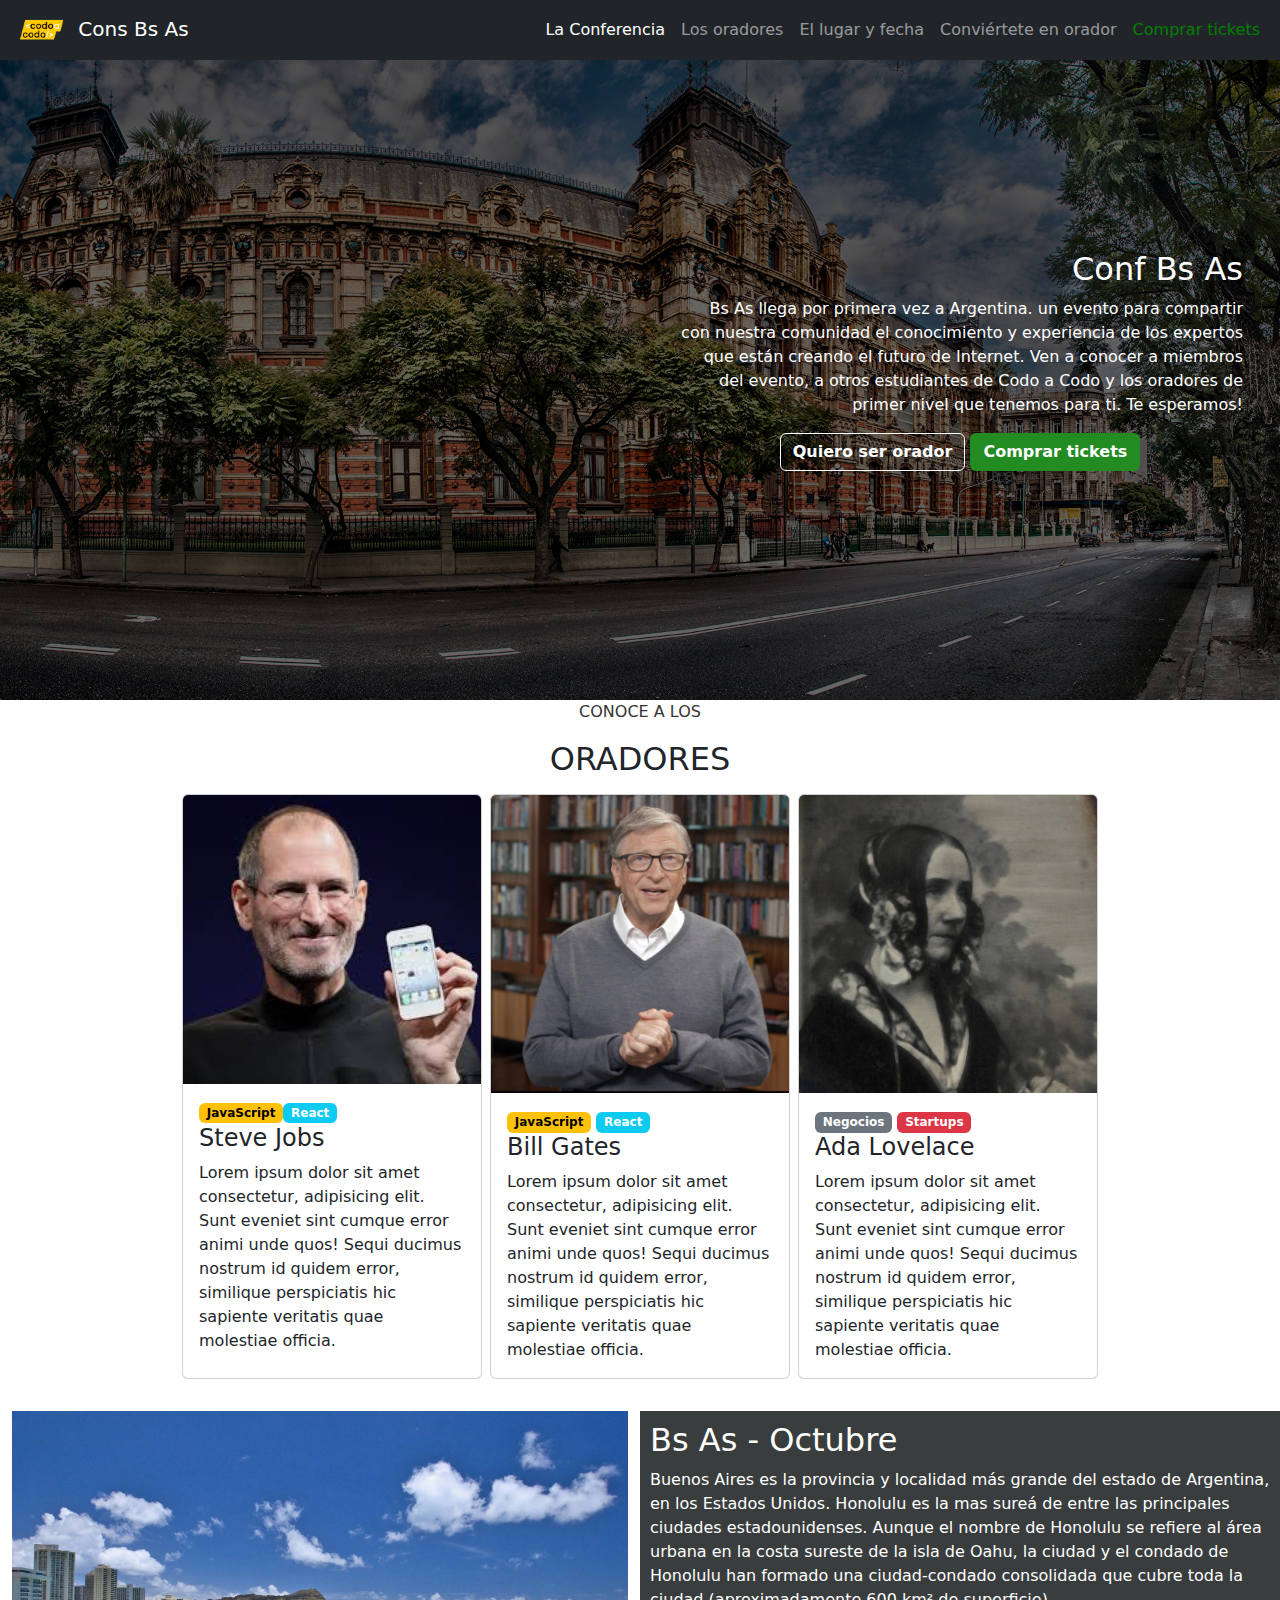
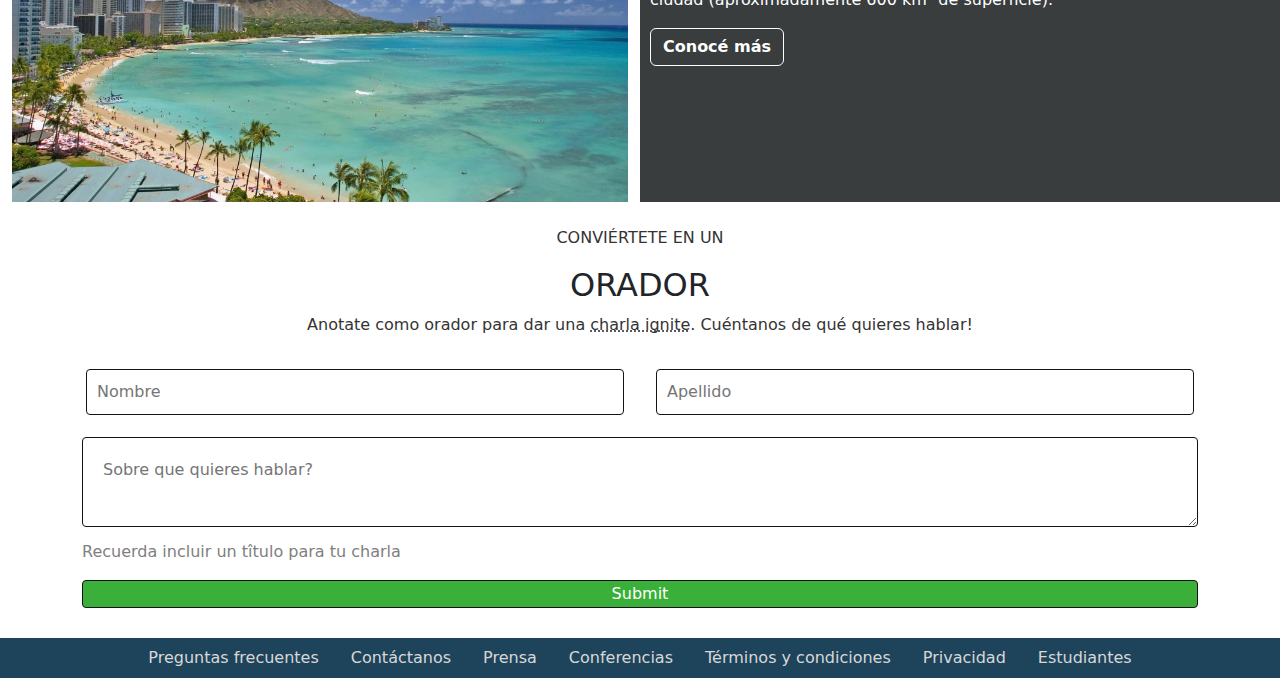
==== index.html @ 74f724af "Fin?" ====
<!DOCTYPE html>
<html lang="en">
<head>
    <meta charset="UTF-8">
    <meta http-equiv="X-UA-Compatible" content="IE=edge">
    <meta name="viewport" content="width=device-width, initial-scale=1.0">
    <title>Proyecto</title>
       <!-- Latest compiled and minified CSS --> 
    <link href="https://cdn.jsdelivr.net/npm/bootstrap@5.2.0/dist/css/bootstrap.min.css" rel="stylesheet">
    <link rel="stylesheet" href="css/estilo.css">

</head>
<body>
  <header>
    <nav class="navbar navbar-expand-sm bg-dark navbar-dark" id="menu">
        <div class="container-fluid">
            <a class="navbar-brand" href="#">
                <img src="img/codoacodo.png" alt="Logo" style="width:60px;" class="rounded-pill">
                <span class="navbar-text-otro">Cons Bs As</span>
            </a>
            <button class="navbar-toggler" type="button" data-bs-toggle="collapse" data-bs-target="#mynavbar">
                <span class="navbar-toggler-icon"></span>
            </button>
                <div class="collapse navbar-collapse" id="mynavbar">
                    <ul class="navbar-nav ms-auto">
                        <li class="nav-item"> <a class="nav-link active" href="#">La Conferencia</a></li>
                        <li class="nav-item"> <a class="nav-link" href="#">Los oradores</a></li>
                        <li class="nav-item"> <a class="nav-link" href="#">El lugar y fecha</a></li>
                        <li class="nav-item"> <a class="nav-link" href="#">Conviértete en orador</a></li>
                        <li class="nav-item"> <a class="nav-link color" href="#">Comprar tickets</a></li>
                    </ul>
                </div>
        </div>
    </nav>

        <div class="container-fluid">
          <div class="row">
            <div class="col-12 col-md-6 ms-auto">
              <section class="texto-header">
                  <h1>Conf Bs As</h1>
                  <p>Bs As llega por primera vez a Argentina. un evento para compartir con nuestra comunidad el conocimiento y experiencia de los expertos que están creando el futuro de Internet. Ven a conocer a miembros del evento, a otros estudiantes de Codo a Codo y los oradores de primer nivel que tenemos para ti. Te esperamos!</p>
                  <div class="col-sm-12 col-s-6">
                    <button type="button" class="boton p btn ">Quiero ser orador</button>
                    <button type="button" class="boton q btn">Comprar tickets</button>
                  </div>
              </section>
            </div>
          </div>
        </div>
</header>

<main>
    <section class="contenido-carta"></section>
    <div class="parte-s">
        <p style="color:rgb(53, 51, 51)">CONOCE A LOS</p>
        <h2>ORADORES</h2>
    </div>

  
      <div class="container">
            <div class="card my-2" style="width:300px">
              <img class="card-img-top" src="img/steve.jpg" alt="Steve Foto" style="width:100%">
              <div class="card-body">
                  <span class="badge bg-warning otro-c">JavaScript</span><span class="badge bg-info">React</span>
                <h4 class="card-title">Steve Jobs</h4>
                <p class="card-text">Lorem ipsum dolor sit amet consectetur, adipisicing elit. Sunt eveniet sint cumque error animi unde quos! Sequi ducimus nostrum id quidem error, similique perspiciatis hic sapiente veritatis quae molestiae officia.</p>
              </div>
            </div>
        
        
            <div class="card m-2" style="width:300px">
              <img class="card-img-top" src="img/bill.jpg" alt="Bill Gates Foto" style="width:100%">
              <div class="card-body">
                  <span class="badge bg-warning otro-c">JavaScript</span>  <span class="badge bg-info">React</span>
                <h4 class="card-title">Bill Gates</h4>
                <p class="card-text">Lorem ipsum dolor sit amet consectetur, adipisicing elit. Sunt eveniet sint cumque error animi unde quos! Sequi ducimus nostrum id quidem error, similique perspiciatis hic sapiente veritatis quae molestiae officia.</p>
              </div>
            </div>
        
        <div class="card my-2" style="width:300px">
          <img class="card-img-top" src="img/ada.jpeg" alt="Ada Lovelace Foto" style="width:100%">
          <div class="card-body">
              <span class="badge bg-secondary">Negocios</span> <span class="badge bg-danger">Startups</span>
            <h4 class="card-title">Ada Lovelace</h4>
            <p class="card-text">Lorem ipsum dolor sit amet consectetur, adipisicing elit. Sunt eveniet sint cumque error animi unde quos! Sequi ducimus nostrum id quidem error, similique perspiciatis hic sapiente veritatis quae molestiae officia.</p>
          </div>
        </div>
      </div>
</main>

<br>

<div class="container-fluid colon-f">
   <div class="row">
       <div class="col-sm-6"><img class="otra-f" src="img/honolulu.jpg" alt="Una ciudad"></div>
       <div class="texto-f col-sm-6">
        <h2>Bs As - Octubre</h2>
        <p>Buenos Aires es la provincia y localidad más grande del estado de Argentina, en los Estados Unidos. Honolulu es la mas sureá de entre las principales ciudades estadounidenses. Aunque el nombre de Honolulu se refiere al área urbana en la costa sureste de la isla de Oahu, la ciudad y el condado de Honolulu han formado una ciudad-condado consolidada que cubre toda la ciudad (aproximadamente 600 km² de superficie).</p>
        <button type="button" class="boton-p btn ">Conocé más</button>
    </div>
   </div>
</div>

<br>

<div class="parte-s  mx-5">
    <p style="color:rgb(53, 51, 51)">CONVIÉRTETE EN UN</p>
    <h2>ORADOR</h2>
    <p style="color:rgb(53, 51, 51)">Anotate como orador para dar una <abbr title="Charla Ingnite">charla ignite</abbr>. Cuéntanos de qué quieres hablar!</p>
        <div class="container">
          <section class="row form-register">
            <div class="col-12 col-md-6 p-3"><input class="contenido" type="text" name="Nombres" placeholder="Nombre"></div>
            <div class="col-12 col-md-6 p-3"><input class="contenido" type="text" name="Nombres" placeholder="Apellido"></div>
            <div class="col-12"><textarea class="charla " placeholder="Sobre que quieres hablar?"></textarea></div>
            <p class="cosita">Recuerda incluir un tîtulo para tu charla</p>
            <div class="col-12"><input class="boton-for" type="submit"></div>
           </section>
        </div>
</div>

<br>

    <div class="container-fluid color-nb">
      <ul class="nav justify-content-center bg-fondo">
        <li class="nav-item">
          <a class="nav-link color-lista" href="#">Preguntas frecuentes</a>
        </li>
        <li class="nav-item">
          <a class="nav-link color-lista" href="#">Contáctanos</a>
        </li>
        <li class="nav-item">
          <a class="nav-link color-lista" href="#">Prensa</a>
        </li>
        <li class="nav-item">
          <a class="nav-link color-lista" href="#">Conferencias</a>
        </li>
        <li class="nav-item">
          <a class="nav-link color-lista" href="#">Términos y condiciones</a>
        </li>
        <li class="nav-item">
          <a class="nav-link color-lista" href="#">Privacidad</a>
        </li>
        <li class="nav-item">
          <a class="nav-link color-lista" href="#">Estudiantes</a>
        </li>
      </ul>
    </div>
     <!-- Latest compiled JavaScript -->
     <script src="https://cdn.jsdelivr.net/npm/bootstrap@5.2.0/dist/js/bootstrap.bundle.min.js"></script>
     <link rel="stylesheet" href="estilo.css">
</body>
</html>
---- css/estilo.css ----
.navbar-text-otro {
  color: rgb(255, 255, 255);
}

.bg-cosa {
  background: black;
}

#menu .color {
  color: green;
}

header {
  width: 100%;
  height: 700px;
  background: linear-gradient(to right, rgb(0 0 0/0.6),rgb(0 0 0/0.6)), url(../img/ba1.jpg);
  background-size: cover;
  
  position: relative;
}

header .texto-header {
  display: flex;
  height: 400px;
  width: 100%;
  align-items: center;
  justify-content: center;
  flex-direction: column;
  text-align: center;
  min-width: 300px;
  padding: 25px;
  margin-top: 100px;
}

.texto-header h1 {
  margin-left : auto;
  font-size: 2rem;
  color: white;
}

.texto-header p {
  text-align: end;
  font-size: 1rem;
  color: white;
}

header .texto-header .q {
 
  font-weight: bold;
  color: white;
  background: forestgreen; 

}

header .texto-header .p {

  font-weight: bold;
  color: white;
  border: 1px solid white;
}

header button {
  margin-left: auto;
}

.parte-s {
  text-align: center;
  flex-flow: wrap;

}

.container {
  display: flex;
  flex-flow: wrap;
  justify-content: center;
}

.otro-c {
  color: black;
}

.colon-f {
  background-color: rgb(255, 255, 255);
  width: auto;
}

.otra-f {
  width: 100%;
  box-sizing: border-box;
}

.texto-f {
  color: white;
  background-color: rgb(57, 61, 61);
  box-sizing: border-box;
  padding: 10px;
}

.boton-p {
  font-weight: bold;
  color: white;
  border: 1px solid white;
}

h2 {
  max-height: auto;
}

.color-nb {
  background-color: #1E445B;
  
}


.bg-fondo {
  width: 100%;
}

.color-lista {
  color: rgb(216, 215, 215); 

}

.color-lista:hover {
  color: white;
}

.boton-for {
  width: 100%;
  background: rgb(58, 175, 58);
  color: white;
  border-radius: 4px;
  margin-bottom: 6px;
  border: 1px solid rgb(20, 19, 19);
}

.charla {
  width: 100%;
  padding: 20px;
  border-radius: 4px;
  margin-bottom: 6px;
  border: 1px solid rgb(20, 19, 19);
}

.contenido {
  width: 100%;
  padding: 10px;
  border-radius: 4px;
  margin-bottom: 6px;
  border: 1px solid rgb(20, 19, 19);
}

.from-register {
  width:  400px;
  padding: 30px;
  margin: auto;
  border-radius: 4px;
  box-sizing: border-box;
}

.cosita {
  text-align: left;
  color: gray;
}
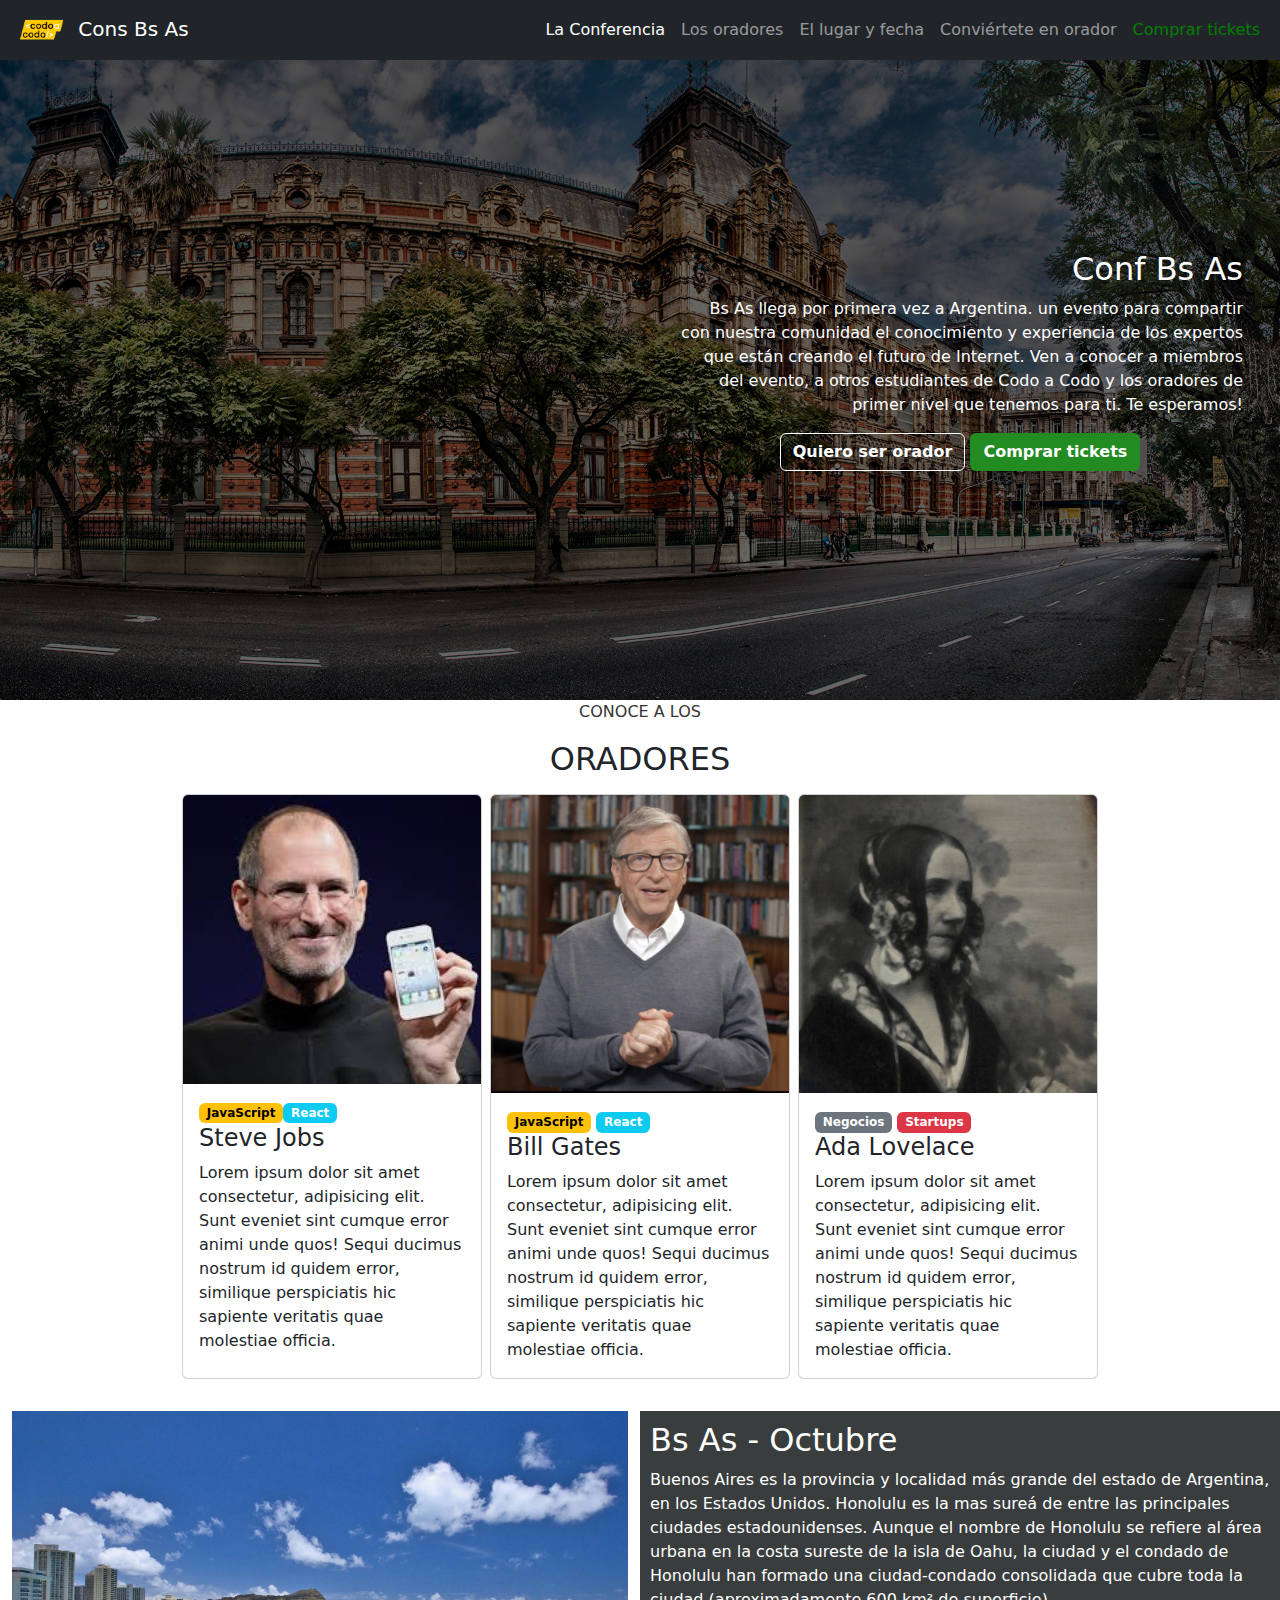
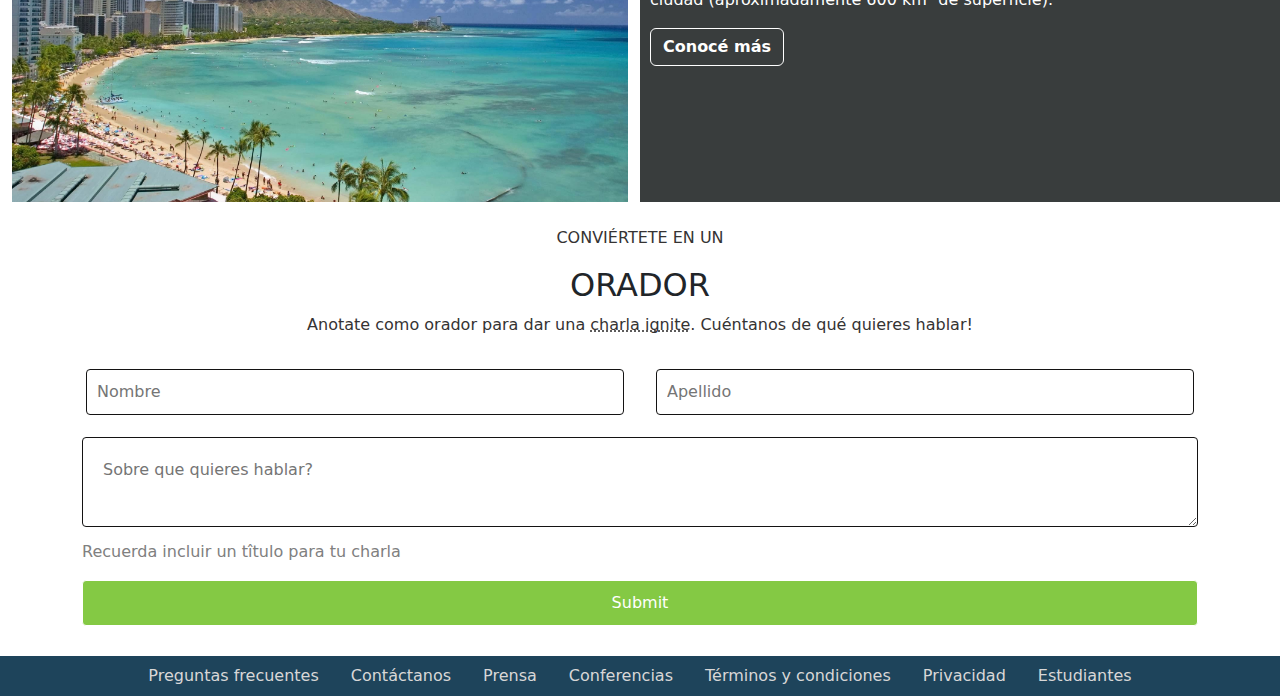
==== commit 3b8fa036: "retoque-1" ====
--- a/index.html
+++ b/index.html
@@ -4,7 +4,7 @@
     <meta charset="UTF-8">
     <meta http-equiv="X-UA-Compatible" content="IE=edge">
     <meta name="viewport" content="width=device-width, initial-scale=1.0">
-    <title>Proyecto</title>
+    <title>Proyecto Codo a Codo</title>
        <!-- Latest compiled and minified CSS --> 
     <link href="https://cdn.jsdelivr.net/npm/bootstrap@5.2.0/dist/css/bootstrap.min.css" rel="stylesheet">
     <link rel="stylesheet" href="css/estilo.css">
--- a/css/estilo.css
+++ b/css/estilo.css
@@ -127,11 +127,12 @@
 
 .boton-for {
   width: 100%;
-  background: rgb(58, 175, 58);
+  background: rgb(132, 201, 68);
   color: white;
   border-radius: 4px;
   margin-bottom: 6px;
-  border: 1px solid rgb(20, 19, 19);
+  border: 1px solid rgb(255, 255, 255);
+  padding: 10px 0;
 }
 
 .charla {
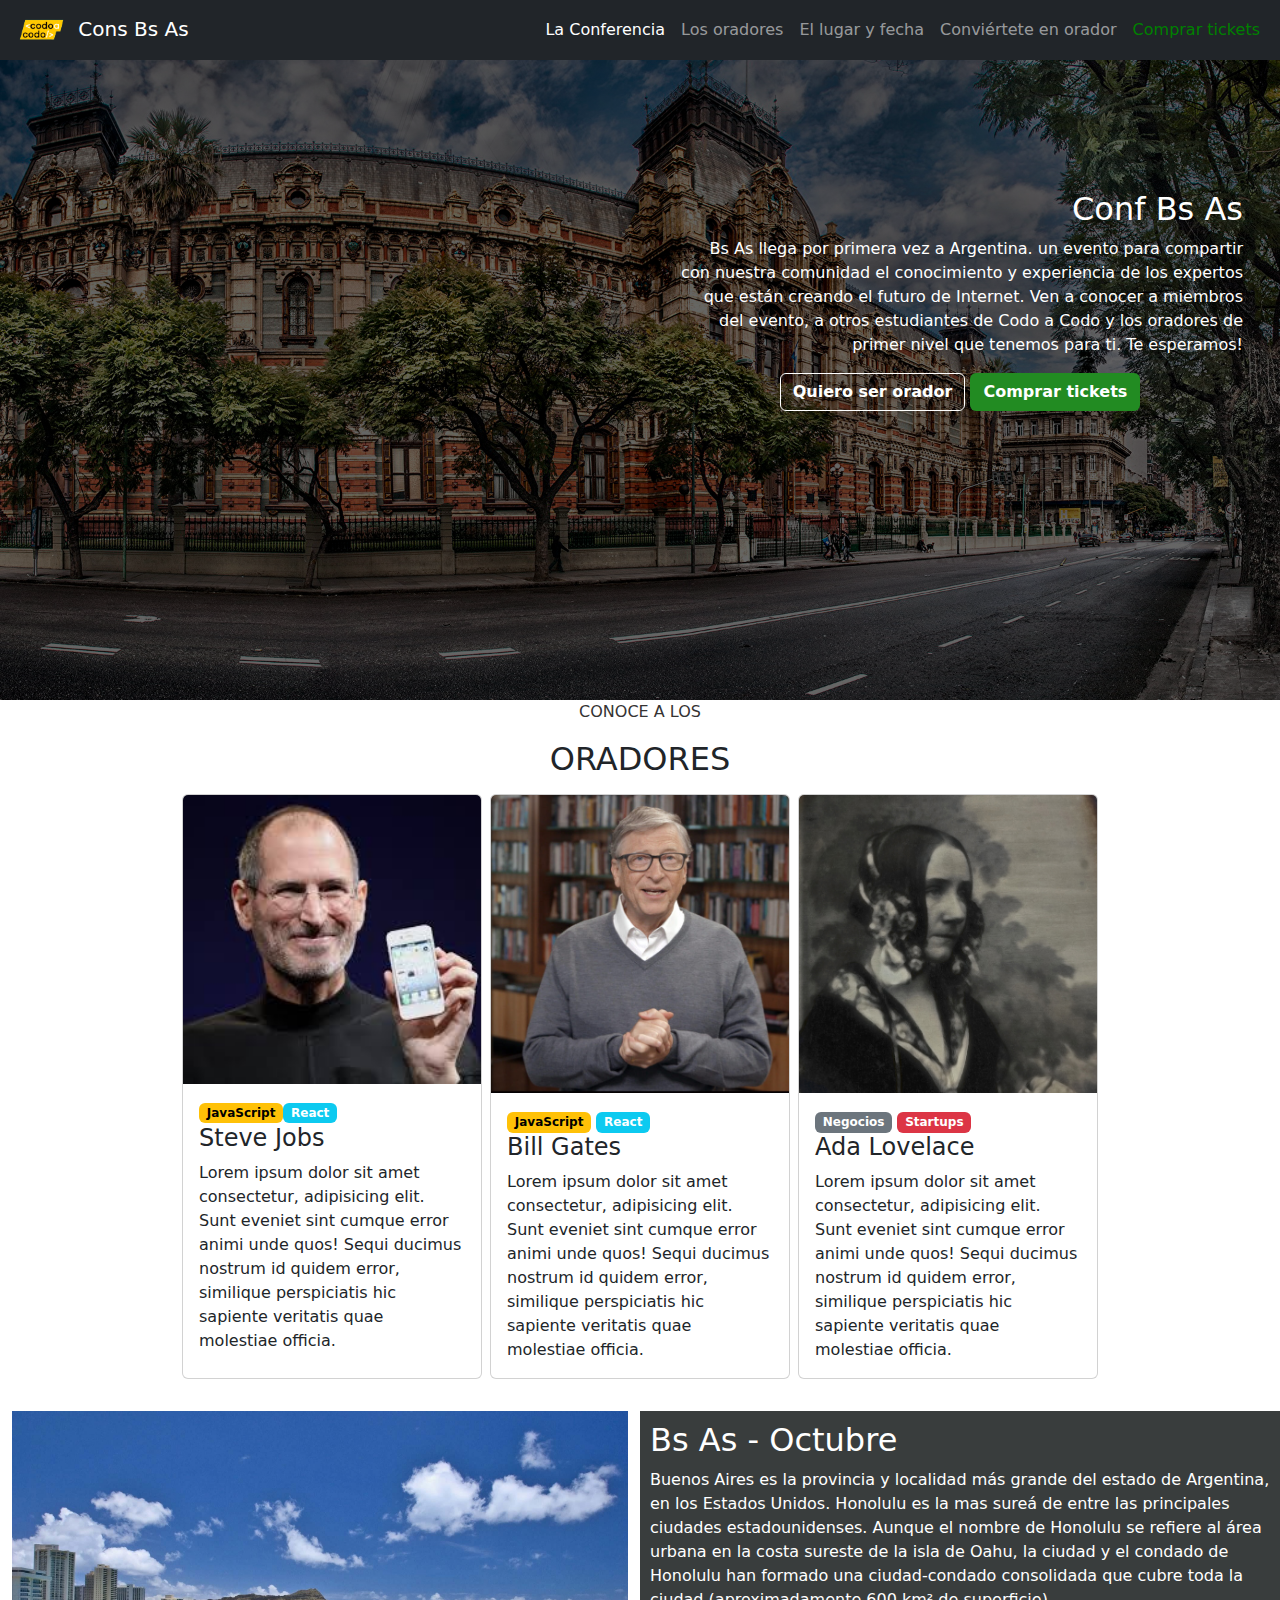
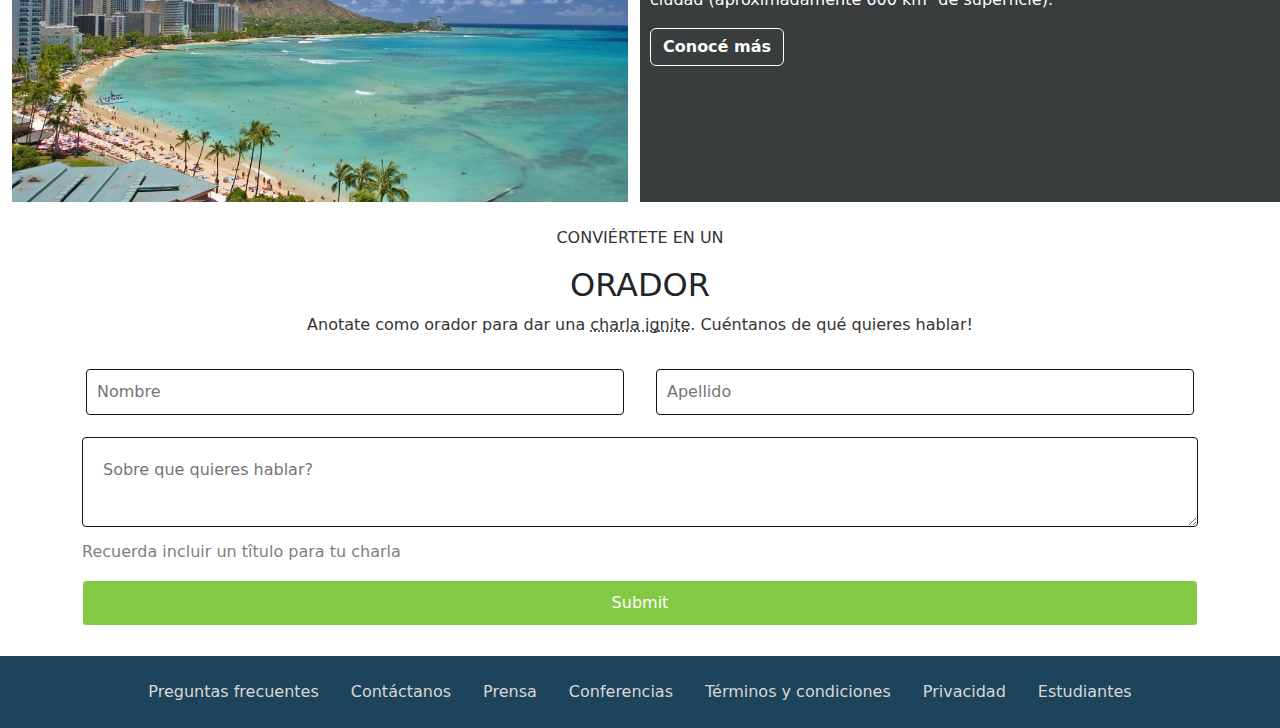
==== commit 6d4abfdc: "r-4" ====
--- a/index.html
+++ b/index.html
@@ -8,6 +8,7 @@
        <!-- Latest compiled and minified CSS --> 
     <link href="https://cdn.jsdelivr.net/npm/bootstrap@5.2.0/dist/css/bootstrap.min.css" rel="stylesheet">
     <link rel="stylesheet" href="css/estilo.css">
+    <link rel="shortcut icon" href="img/codoacodo.png" type="image/x-icon">
 
 </head>
 <body>
@@ -120,7 +121,7 @@
 
 <br>
 
-    <div class="container-fluid color-nb">
+    <div class="container-fluid color-nb p-3">
       <ul class="nav justify-content-center bg-fondo">
         <li class="nav-item">
           <a class="nav-link color-lista" href="#">Preguntas frecuentes</a>
--- a/css/estilo.css
+++ b/css/estilo.css
@@ -29,7 +29,7 @@
   text-align: center;
   min-width: 300px;
   padding: 25px;
-  margin-top: 100px;
+  margin-top: 40px;
 }
 
 .texto-header h1 {
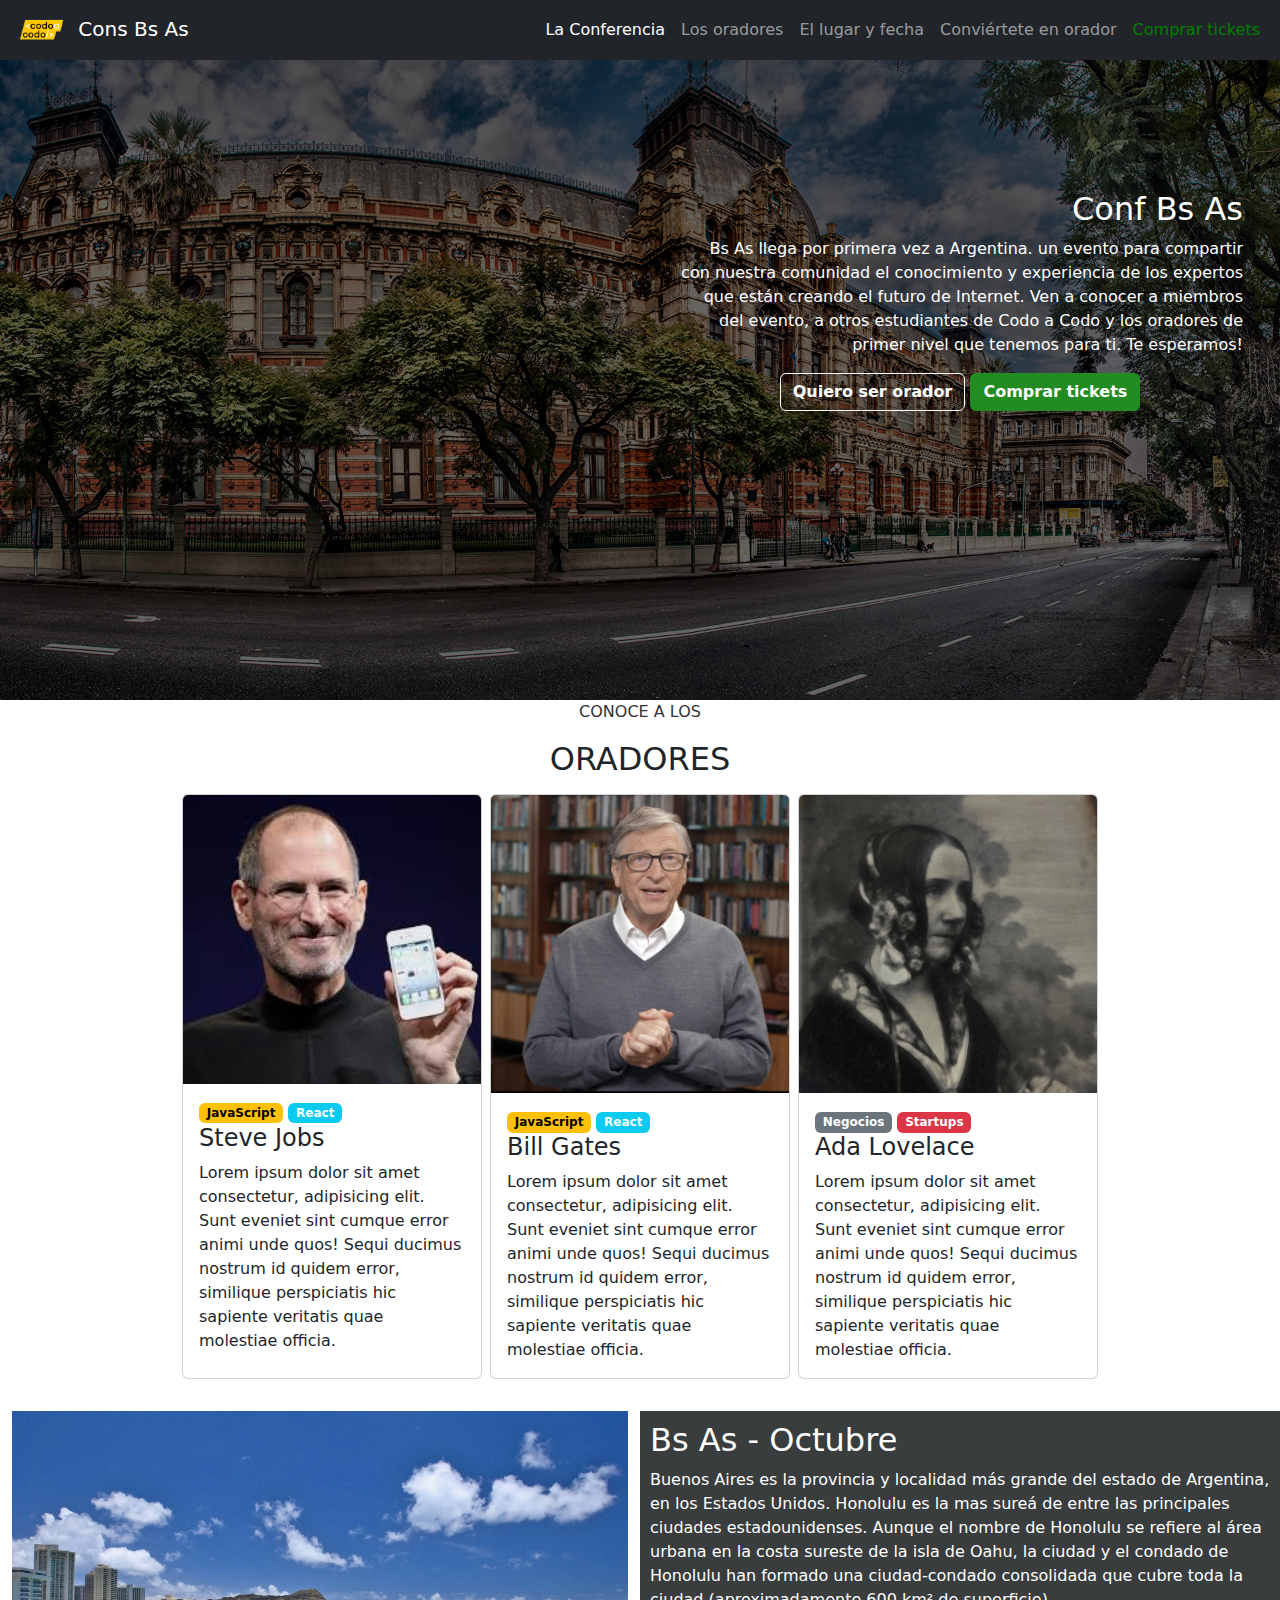
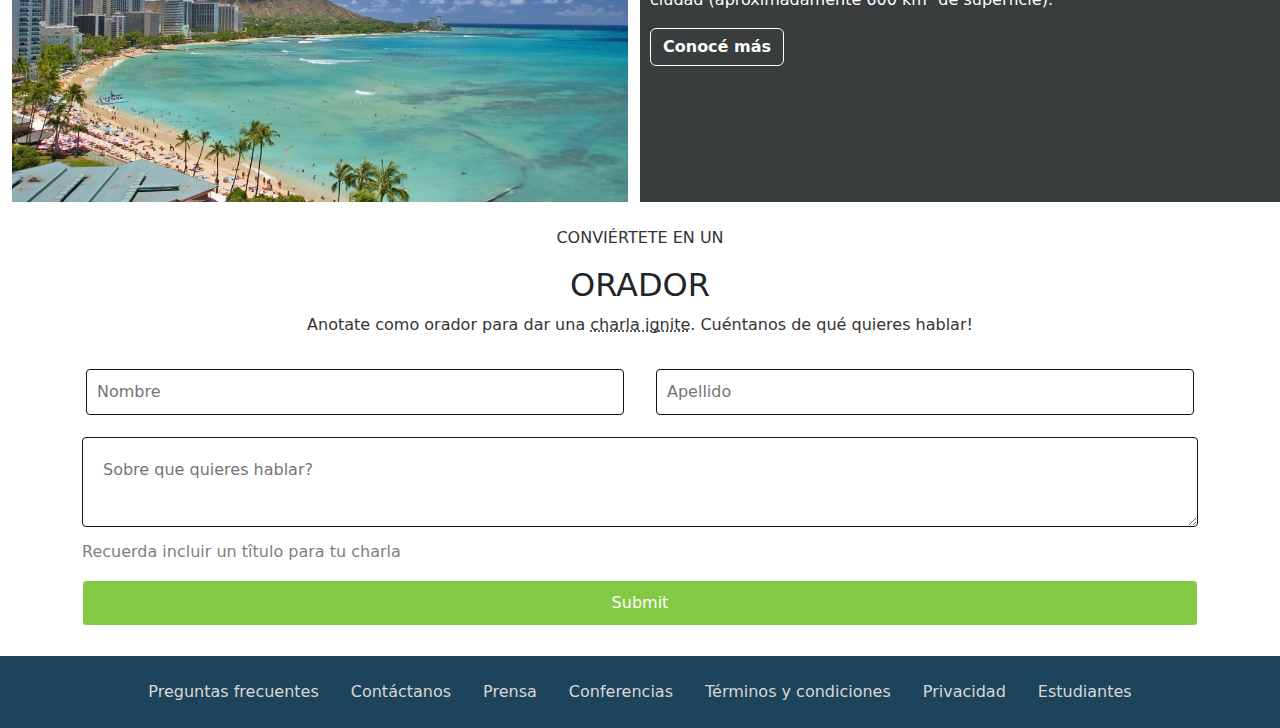
==== commit 925ea549: "r-5" ====
--- a/index.html
+++ b/index.html
@@ -62,7 +62,7 @@
             <div class="card my-2" style="width:300px">
               <img class="card-img-top" src="img/steve.jpg" alt="Steve Foto" style="width:100%">
               <div class="card-body">
-                  <span class="badge bg-warning otro-c">JavaScript</span><span class="badge bg-info">React</span>
+                  <span class="badge bg-warning otro-c">JavaScript</span>  <span class="badge bg-info">React</span>
                 <h4 class="card-title">Steve Jobs</h4>
                 <p class="card-text">Lorem ipsum dolor sit amet consectetur, adipisicing elit. Sunt eveniet sint cumque error animi unde quos! Sequi ducimus nostrum id quidem error, similique perspiciatis hic sapiente veritatis quae molestiae officia.</p>
               </div>
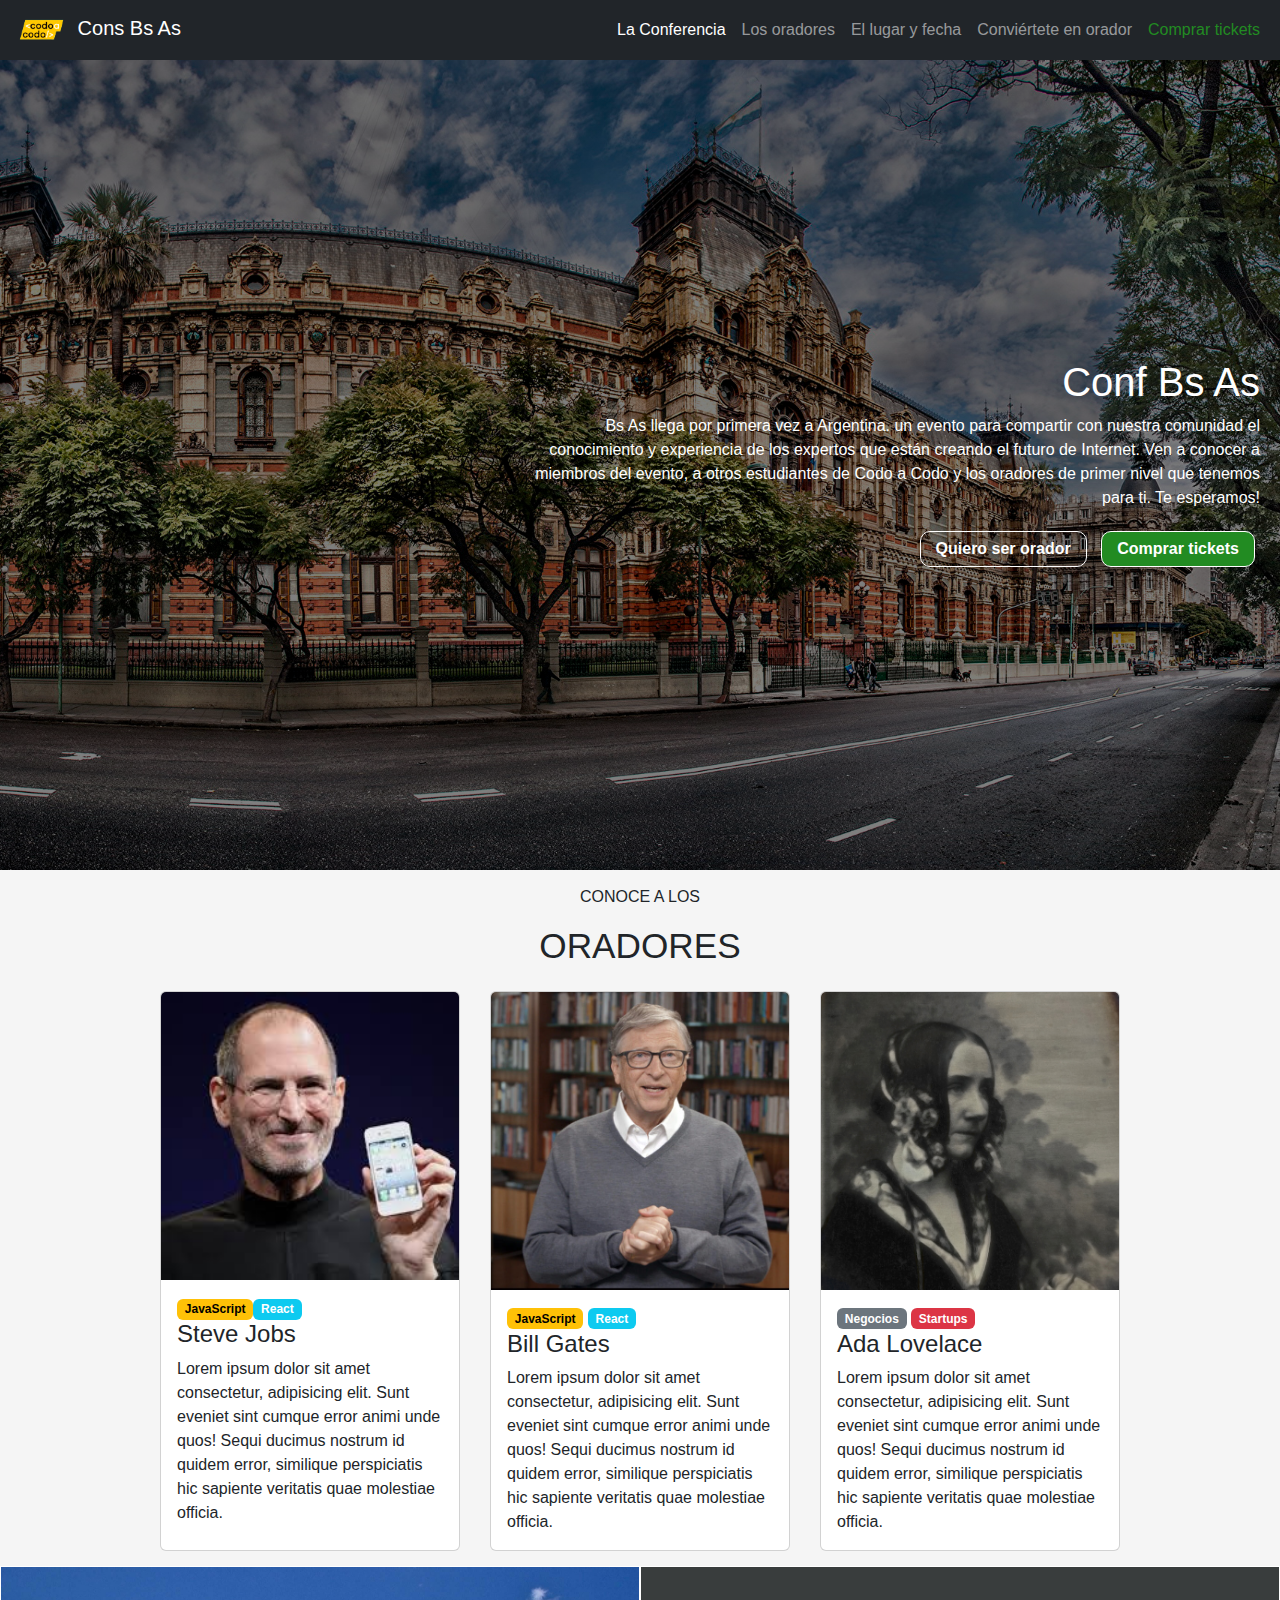
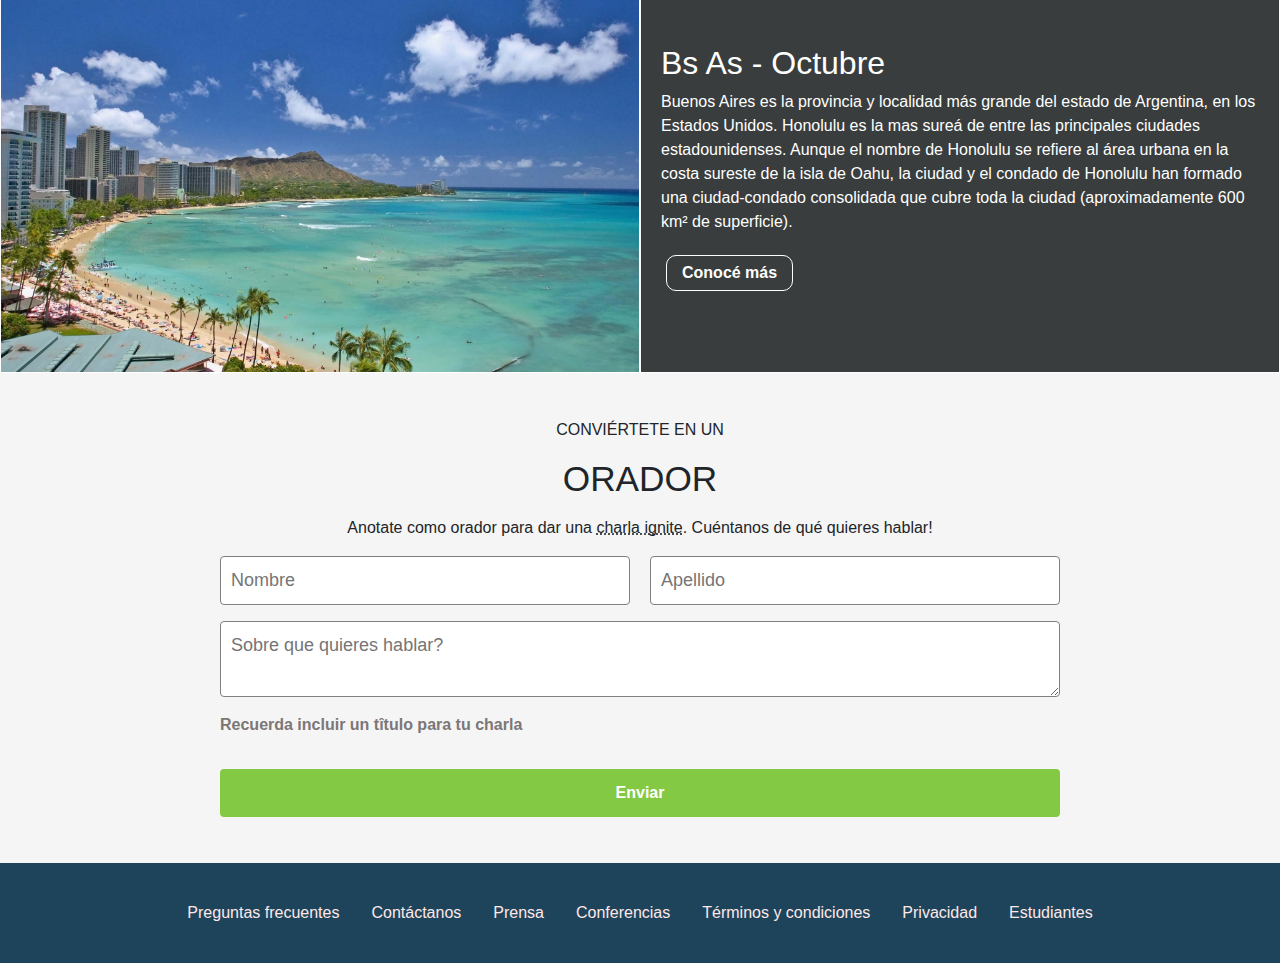
==== commit e93453ef: "precentable" ====
--- a/index.html
+++ b/index.html
@@ -5,149 +5,125 @@
     <meta http-equiv="X-UA-Compatible" content="IE=edge">
     <meta name="viewport" content="width=device-width, initial-scale=1.0">
     <title>Proyecto Codo a Codo</title>
-       <!-- Latest compiled and minified CSS --> 
     <link href="https://cdn.jsdelivr.net/npm/bootstrap@5.2.0/dist/css/bootstrap.min.css" rel="stylesheet">
     <link rel="stylesheet" href="css/estilo.css">
-    <link rel="shortcut icon" href="img/codoacodo.png" type="image/x-icon">
-
 </head>
 <body>
-  <header>
-    <nav class="navbar navbar-expand-sm bg-dark navbar-dark" id="menu">
-        <div class="container-fluid">
-            <a class="navbar-brand" href="#">
-                <img src="img/codoacodo.png" alt="Logo" style="width:60px;" class="rounded-pill">
-                <span class="navbar-text-otro">Cons Bs As</span>
-            </a>
-            <button class="navbar-toggler" type="button" data-bs-toggle="collapse" data-bs-target="#mynavbar">
-                <span class="navbar-toggler-icon"></span>
-            </button>
-                <div class="collapse navbar-collapse" id="mynavbar">
-                    <ul class="navbar-nav ms-auto">
-                        <li class="nav-item"> <a class="nav-link active" href="#">La Conferencia</a></li>
-                        <li class="nav-item"> <a class="nav-link" href="#">Los oradores</a></li>
-                        <li class="nav-item"> <a class="nav-link" href="#">El lugar y fecha</a></li>
-                        <li class="nav-item"> <a class="nav-link" href="#">Conviértete en orador</a></li>
-                        <li class="nav-item"> <a class="nav-link color" href="#">Comprar tickets</a></li>
-                    </ul>
-                </div>
-        </div>
-    </nav>
-
-        <div class="container-fluid">
-          <div class="row">
-            <div class="col-12 col-md-6 ms-auto">
-              <section class="texto-header">
-                  <h1>Conf Bs As</h1>
-                  <p>Bs As llega por primera vez a Argentina. un evento para compartir con nuestra comunidad el conocimiento y experiencia de los expertos que están creando el futuro de Internet. Ven a conocer a miembros del evento, a otros estudiantes de Codo a Codo y los oradores de primer nivel que tenemos para ti. Te esperamos!</p>
-                  <div class="col-sm-12 col-s-6">
-                    <button type="button" class="boton p btn ">Quiero ser orador</button>
-                    <button type="button" class="boton q btn">Comprar tickets</button>
-                  </div>
-              </section>
+<header class="header" id="inicio">
+  <nav class="navbar navbar-expand-sm bg-dark navbar-dark" id="menu">
+    <div class="container-fluid">
+        <a class="navbar-brand" href="#">
+            <img src="img/codoacodo.png" alt="Logo" style="width:60px;" class="rounded-pill">
+            <span class="navbar-text-otro">Cons Bs As</span>
+        </a>
+        <button class="navbar-toggler" type="button" data-bs-toggle="collapse" data-bs-target="#mynavbar">
+            <span class="navbar-toggler-icon"></span>
+        </button>
+            <div class="collapse navbar-collapse" id="mynavbar">
+                <ul class="navbar-nav ms-auto">
+                    <li class="nav-item"> <a class="nav-link active" href="#">La Conferencia</a></li>
+                    <li class="nav-item"> <a class="nav-link" href="#">Los oradores</a></li>
+                    <li class="nav-item"> <a class="nav-link" href="#">El lugar y fecha</a></li>
+                    <li class="nav-item"> <a class="nav-link" href="#">Conviértete en orador</a></li>
+                    <li class="nav-item"> <a class="nav-link comprar-tickets" href="paginas/tickets.html">Comprar tickets</a></li>
+                </ul>
+            </div>
+    </div>
+</nav>
+</header>
+<main>
+  <section id="cabeza">
+    <h1 class="titulo">Conf Bs As</h1>
+    <p class="texto">Bs As llega por primera vez a Argentina. un evento para compartir con nuestra comunidad el conocimiento y experiencia de los expertos que están creando el futuro de Internet. Ven a conocer a miembros del evento, a otros estudiantes de Codo a Codo y los oradores de primer nivel que tenemos para ti. Te esperamos!</p>
+      <div>
+          <button>Quiero ser orador</button>
+          <button class="btndiferente">Comprar tickets</button>
+      </div>
+  </section>
+    <div class="container">
+          <p class="subtitulos">CONOCE A LOS</p>
+          <h2 class="titulos">ORADORES</h2>
+    </div>
+    <div class="container-card">
+          <div class="card" style="width:300px">
+            <img class="card-img-top" src="img/steve.jpg" alt="Steve Foto" style="width:100%">
+            <div class="card-body">
+              <span class="badge bg-warning modif">JavaScript</span><span class="badge bg-info">React</span>
+              <h4 class="card-title">Steve Jobs</h4>
+              <p class="card-text">Lorem ipsum dolor sit amet consectetur, adipisicing elit. Sunt eveniet sint cumque error animi unde quos! Sequi ducimus nostrum id quidem error, similique perspiciatis hic sapiente veritatis quae molestiae officia.</p>
             </div>
           </div>
-        </div>
-</header>
-
-<main>
-    <section class="contenido-carta"></section>
-    <div class="parte-s">
-        <p style="color:rgb(53, 51, 51)">CONOCE A LOS</p>
-        <h2>ORADORES</h2>
+          <div class="card" style="width:300px">
+            <img class="card-img-top" src="img/bill.jpg" alt="Bill Gates Foto" style="width:100%">
+            <div class="card-body">
+              <span class="badge bg-warning modif">JavaScript</span>  <span class="badge bg-info">React</span>
+              <h4 class="card-title">Bill Gates</h4>
+              <p class="card-text">Lorem ipsum dolor sit amet consectetur, adipisicing elit. Sunt eveniet sint cumque error animi unde quos! Sequi ducimus nostrum id quidem error, similique perspiciatis hic sapiente veritatis quae molestiae officia.</p>
+            </div>
+          </div>
+          <div class="card" style="width:300px">
+            <img class="card-img-top" src="img/ada.jpeg" alt="Ada Lovelace Foto" style="width:100%">
+            <div class="card-body">
+              <span class="badge bg-secondary">Negocios</span> <span class="badge bg-danger">Startups</span>
+              <h4 class="card-title">Ada Lovelace</h4>
+              <p class="card-text">Lorem ipsum dolor sit amet consectetur, adipisicing elit. Sunt eveniet sint cumque error animi unde quos! Sequi ducimus nostrum id quidem error, similique perspiciatis hic sapiente veritatis quae molestiae officia.</p>
+            </div>
+          </div>
     </div>
 
-  
-      <div class="container">
-            <div class="card my-2" style="width:300px">
-              <img class="card-img-top" src="img/steve.jpg" alt="Steve Foto" style="width:100%">
-              <div class="card-body">
-                  <span class="badge bg-warning otro-c">JavaScript</span>  <span class="badge bg-info">React</span>
-                <h4 class="card-title">Steve Jobs</h4>
-                <p class="card-text">Lorem ipsum dolor sit amet consectetur, adipisicing elit. Sunt eveniet sint cumque error animi unde quos! Sequi ducimus nostrum id quidem error, similique perspiciatis hic sapiente veritatis quae molestiae officia.</p>
-              </div>
-            </div>
-        
-        
-            <div class="card m-2" style="width:300px">
-              <img class="card-img-top" src="img/bill.jpg" alt="Bill Gates Foto" style="width:100%">
-              <div class="card-body">
-                  <span class="badge bg-warning otro-c">JavaScript</span>  <span class="badge bg-info">React</span>
-                <h4 class="card-title">Bill Gates</h4>
-                <p class="card-text">Lorem ipsum dolor sit amet consectetur, adipisicing elit. Sunt eveniet sint cumque error animi unde quos! Sequi ducimus nostrum id quidem error, similique perspiciatis hic sapiente veritatis quae molestiae officia.</p>
-              </div>
-            </div>
-        
-        <div class="card my-2" style="width:300px">
-          <img class="card-img-top" src="img/ada.jpeg" alt="Ada Lovelace Foto" style="width:100%">
-          <div class="card-body">
-              <span class="badge bg-secondary">Negocios</span> <span class="badge bg-danger">Startups</span>
-            <h4 class="card-title">Ada Lovelace</h4>
-            <p class="card-text">Lorem ipsum dolor sit amet consectetur, adipisicing elit. Sunt eveniet sint cumque error animi unde quos! Sequi ducimus nostrum id quidem error, similique perspiciatis hic sapiente veritatis quae molestiae officia.</p>
-          </div>
+  <div class="octubre">
+      <div class="imgO"><img src="img/honolulu.jpg" alt="Playa"></div>
+      <div class="textoOctubre">
+          <h2>Bs As - Octubre</h2>
+          <p>Buenos Aires es la provincia y localidad más grande del estado de Argentina, en los Estados Unidos. Honolulu es la mas sureá de entre las principales ciudades estadounidenses. Aunque el nombre de Honolulu se refiere al área urbana en la costa sureste de la isla de Oahu, la ciudad y el condado de Honolulu han formado una ciudad-condado consolidada que cubre toda la ciudad (aproximadamente 600 km² de superficie).</p>
+          <button>Conocé más</button>
+      </div>
+  </div>
+
+  <div class="container-dif">
+      <form class="form-des">
+        <p class="subtitulos">CONVIÉRTETE EN UN</p>
+        <h2 class="titulos">ORADOR</h2>
+        <p class="subtitulos">Anotate como orador para dar una <abbr title="Charla Ingnite">charla ignite</abbr>. Cuéntanos de qué quieres hablar!</p>
+        <div class="div-input">
+          <input class="controls n" type="text" placeholder="Nombre">
+          <input class="controls a" type="text" placeholder="Apellido">
         </div>
+        <div class="div-input"><textarea class="controls " placeholder="Sobre que quieres hablar?"></textarea></div>
+        <p class="subtitulos-s retoques">Recuerda incluir un tîtulo para tu charla</p>
+        <button id="btnEnviar">Enviar</button>
+      </form>
       </div>
+  </div>
 </main>
-
-<br>
-
-<div class="container-fluid colon-f">
-   <div class="row">
-       <div class="col-sm-6"><img class="otra-f" src="img/honolulu.jpg" alt="Una ciudad"></div>
-       <div class="texto-f col-sm-6">
-        <h2>Bs As - Octubre</h2>
-        <p>Buenos Aires es la provincia y localidad más grande del estado de Argentina, en los Estados Unidos. Honolulu es la mas sureá de entre las principales ciudades estadounidenses. Aunque el nombre de Honolulu se refiere al área urbana en la costa sureste de la isla de Oahu, la ciudad y el condado de Honolulu han formado una ciudad-condado consolidada que cubre toda la ciudad (aproximadamente 600 km² de superficie).</p>
-        <button type="button" class="boton-p btn ">Conocé más</button>
-    </div>
-   </div>
-</div>
-
-<br>
-
-<div class="parte-s  mx-5">
-    <p style="color:rgb(53, 51, 51)">CONVIÉRTETE EN UN</p>
-    <h2>ORADOR</h2>
-    <p style="color:rgb(53, 51, 51)">Anotate como orador para dar una <abbr title="Charla Ingnite">charla ignite</abbr>. Cuéntanos de qué quieres hablar!</p>
-        <div class="container">
-          <section class="row form-register">
-            <div class="col-12 col-md-6 p-3"><input class="contenido" type="text" name="Nombres" placeholder="Nombre"></div>
-            <div class="col-12 col-md-6 p-3"><input class="contenido" type="text" name="Nombres" placeholder="Apellido"></div>
-            <div class="col-12"><textarea class="charla " placeholder="Sobre que quieres hablar?"></textarea></div>
-            <p class="cosita">Recuerda incluir un tîtulo para tu charla</p>
-            <div class="col-12"><input class="boton-for" type="submit"></div>
-           </section>
+  <footer>
+      <div class="container-fluid color-nb">
+          <ul class="nav bg-fondo justify-content-center">
+            <li class="nav-item">
+              <a class="nav-link color-lista" href="#">Preguntas frecuentes</a>
+            </li>
+            <li class="nav-item">
+              <a class="nav-link color-lista" href="#">Contáctanos</a>
+            </li>
+            <li class="nav-item">
+              <a class="nav-link color-lista" href="#">Prensa</a>
+            </li>
+            <li class="nav-item">
+              <a class="nav-link color-lista" href="#">Conferencias</a>
+            </li>
+            <li class="nav-item">
+              <a class="nav-link color-lista" href="#">Términos y condiciones</a>
+            </li>
+            <li class="nav-item">
+              <a class="nav-link color-lista" href="#">Privacidad</a>
+            </li>
+            <li class="nav-item">
+              <a class="nav-link color-lista" href="#">Estudiantes</a>
+            </li>
+          </ul>
         </div>
-</div>
-
-<br>
-
-    <div class="container-fluid color-nb p-3">
-      <ul class="nav justify-content-center bg-fondo">
-        <li class="nav-item">
-          <a class="nav-link color-lista" href="#">Preguntas frecuentes</a>
-        </li>
-        <li class="nav-item">
-          <a class="nav-link color-lista" href="#">Contáctanos</a>
-        </li>
-        <li class="nav-item">
-          <a class="nav-link color-lista" href="#">Prensa</a>
-        </li>
-        <li class="nav-item">
-          <a class="nav-link color-lista" href="#">Conferencias</a>
-        </li>
-        <li class="nav-item">
-          <a class="nav-link color-lista" href="#">Términos y condiciones</a>
-        </li>
-        <li class="nav-item">
-          <a class="nav-link color-lista" href="#">Privacidad</a>
-        </li>
-        <li class="nav-item">
-          <a class="nav-link color-lista" href="#">Estudiantes</a>
-        </li>
-      </ul>
-    </div>
-     <!-- Latest compiled JavaScript -->
-     <script src="https://cdn.jsdelivr.net/npm/bootstrap@5.2.0/dist/js/bootstrap.bundle.min.js"></script>
-     <link rel="stylesheet" href="estilo.css">
+  </footer>
+  <script src="js/detener.js"></script>
+  <script src="https://cdn.jsdelivr.net/npm/bootstrap@5.2.0/dist/js/bootstrap.bundle.min.js"></script>
 </body>
 </html>--- a/css/estilo.css
+++ b/css/estilo.css
@@ -1,165 +1,306 @@
-.navbar-text-otro {
-  color: rgb(255, 255, 255);
-}
-
-.bg-cosa {
-  background: black;
-}
-
-#menu .color {
-  color: green;
-}
-
+*{
+  margin: 0;
+  padding: 0;
+  box-sizing: border-box;
+}
+
+body{
+  font-family: Arial, Helvetica, sans-serif;
+  background: rgb(245, 245, 245);
+}
+
+button {
+  font-size: 1em;
+  font-weight: bold;
+  padding: 5px 15px;
+  border-radius: 10px;
+  border: 1px solid white;
+  background-color: transparent;
+  color: white;
+  margin: 5px;
+}
+
+.btndiferente {
+  background-color: forestgreen
+}
+button .bntdiferente :hover {
+  background-color: rebeccapurple;
+}
 header {
-  width: 100%;
-  height: 700px;
-  background: linear-gradient(to right, rgb(0 0 0/0.6),rgb(0 0 0/0.6)), url(../img/ba1.jpg);
+  background-color: rgb(33,37,41);
+}
+
+#menu {
+  display: flex;
+  align-items: center;
+  justify-content: center;
+}
+.container {
+  max-width: 900px;
+  margin: auto;
+}
+.comprar-tickets {
+  color: forestgreen;
+}
+.comprar-tickets:hover {
+  color: rgb(5, 92, 5);
+}
+#cabeza {
+  display: flex;
+  align-items: center;
+  justify-content: center;
+  text-align: center;
+  flex-direction: column;
+  height: 90vh;
+  color: white;
+  background-image: linear-gradient(0deg, rgba(0,0,0,0.5),rgba(0,0,0,0.5)),url(../img/hawaii.jpg);
+  background-repeat: no-repeat;
   background-size: cover;
-  
-  position: relative;
-}
-
-header .texto-header {
-  display: flex;
-  height: 400px;
-  width: 100%;
-  align-items: center;
-  justify-content: center;
-  flex-direction: column;
-  text-align: center;
-  min-width: 300px;
-  padding: 25px;
-  margin-top: 40px;
-}
-
-.texto-header h1 {
-  margin-left : auto;
-  font-size: 2rem;
-  color: white;
-}
-
-.texto-header p {
-  text-align: end;
-  font-size: 1rem;
-  color: white;
-}
-
-header .texto-header .q {
- 
+  background-position: center center;
+  padding: 20px;
+}
+.titulos {
+  align-items: center;
+  justify-content: center;
+  text-align: center;
+  font-size: 2.2em;
+}
+.subtitulos {
+  align-items: center;
+  justify-content: center;
+  text-align: center;
+  margin-top: 15px;
+  font-size: 1em;
+}
+.container-card {
+  display: flex;
+  flex-flow: wrap;
+  justify-content: center;
+}
+.card{
+  margin: 15px;
+}
+.modif {
+  color: black;
+}
+.octubre img {
+  width: 100%;
+  border: 1px solid white;
+}
+.octubre {
+  display: flex;
+  flex-flow: wrap;
+  justify-content: center;
+  text-align: center;
+}
+.textoOctubre {
+  background: rgb(57, 61, 61);
+  padding: 20px;
+  color: #fff;
+  border: 1px solid white;
+}
+
+.container-dif {
+  max-width: 900px;
+  margin: auto;
+}
+
+.color-b {
+  background: rgb(132, 201, 68);
+}
+/*Recursos repetidos de pag. 2*/
+.form-des {
+  width: 100%;
+  padding: 30px;
+  margin: auto;
+}
+.controls {
+  width: 100%;
+  padding: 10px;
+  border-radius: 4px;
+  margin-bottom: 16px;
+  border: 1px solid grey;
+  font-size: 18px;
+}
+
+.subtitulos-s{
+  color: rgb(124, 119, 119);
   font-weight: bold;
-  color: white;
-  background: forestgreen; 
-
-}
-
-header .texto-header .p {
-
-  font-weight: bold;
-  color: white;
-  border: 1px solid white;
-}
-
-header button {
-  margin-left: auto;
-}
-
-.parte-s {
-  text-align: center;
-  flex-flow: wrap;
-
-}
-
-.container {
-  display: flex;
-  flex-flow: wrap;
-  justify-content: center;
-}
-
-.otro-c {
-  color: black;
-}
-
-.colon-f {
-  background-color: rgb(255, 255, 255);
-  width: auto;
-}
-
-.otra-f {
-  width: 100%;
-  box-sizing: border-box;
-}
-
-.texto-f {
-  color: white;
-  background-color: rgb(57, 61, 61);
-  box-sizing: border-box;
-  padding: 10px;
-}
-
-.boton-p {
-  font-weight: bold;
-  color: white;
-  border: 1px solid white;
-}
-
-h2 {
-  max-height: auto;
-}
-
+}
+/*FOTTER*/
 .color-nb {
   background-color: #1E445B;
+  display: flex;
+  align-items: center;
+  justify-content: center;
+  padding: 30px 20px;
+}
+.color-lista {
+  color: rgb(255, 232, 232);
+}
+
+.nav a:hover {
+  color: #fff;
+}
+
+
+
+/*Pagina 2*/
+.fondo {
+  max-width: 1000px;
+  margin: auto;
+}
+
+.cajas {
+  display: flex;
+  justify-content: space-evenly;
+  flex-wrap: wrap;
   
 }
-
-
-.bg-fondo {
-  width: 100%;
-}
-
-.color-lista {
-  color: rgb(216, 215, 215); 
-
-}
-
-.color-lista:hover {
-  color: white;
-}
-
-.boton-for {
-  width: 100%;
-  background: rgb(132, 201, 68);
-  color: white;
-  border-radius: 4px;
-  margin-bottom: 6px;
-  border: 1px solid rgb(255, 255, 255);
-  padding: 10px 0;
-}
-
-.charla {
-  width: 100%;
-  padding: 20px;
-  border-radius: 4px;
-  margin-bottom: 6px;
-  border: 1px solid rgb(20, 19, 19);
-}
-
-.contenido {
+.cajasDes{
+  text-align: center;
+  margin-bottom: 16px;
+  display: block;
+  padding: 25px 40px;
+}
+.color1 {
+  border: 3px solid rgb(29, 29, 250);
+}
+
+.color2 {
+  border: 3px solid rgb(85, 230, 181);
+}
+
+.color3 {
+  border: 3px solid rgb(229, 255, 0);
+}
+
+.descuento {
+  font-weight: bold;
+}
+.sub {
+  color: rgb(71, 70, 70);
+}
+/*input*/
+.form-des {
+  width: 100%;
+  padding: 30px;
+  margin: auto;
+}
+.form-des P {
+  text-align: center;
+}
+.form-des h1 {
+  font-weight: bold;
+  text-align: center;
+}
+.controls {
   width: 100%;
   padding: 10px;
   border-radius: 4px;
-  margin-bottom: 6px;
-  border: 1px solid rgb(20, 19, 19);
-}
-
-.from-register {
-  width:  400px;
-  padding: 30px;
-  margin: auto;
+  margin-bottom: 16px;
+  border: 1px solid grey;
+  font-size: 18px;
+}/* este es el principal de btn*/
+.form-des button {
+  width: 100%;
+  font-size: 18px;
+  background: rgb(132, 201, 68);
+  border: none;
+  padding: 12px;
+  color: #fff;
+  margin: 16px 0;
+  font-size: 16px;
   border-radius: 4px;
-  box-sizing: border-box;
-}
-
-.cosita {
-  text-align: left;
-  color: gray;
-}
+
+}
+.form-des button:hover {
+  background-color: rgb(43, 133, 43);
+}
+.total {
+  width: 100%;
+  background: #6cabd3;
+  padding: 12px;
+  color: black;
+  margin: 16px 0;
+  font-size: 16px;
+  border-radius: 4px;
+}
+
+.label-c {
+  margin-bottom: 10px;
+}
+/*FOTTER*/
+.color-nb {
+  background-color: #1E445B;
+}
+.color-lista {
+  color: rgb(255, 232, 232); 
+}
+.nav a:hover {
+  color: #fff;
+}
+@media (min-width: 720px){
+  #cabeza {
+      display: flex;
+      align-items: flex-end;
+      justify-content: center;
+      text-align: right;
+      padding-left: 40%;
+  }
+  .octubre {
+      display: flex;
+      flex-direction: row;
+  }
+  .imgO {
+      width: 50%;
+      background-size: cover;
+      background-position: center center;
+  }
+  .textoOctubre {
+      width: 50%;
+      display: flex;
+      align-items: flex-start;
+      justify-content: center;
+      text-align: left;
+      flex-direction: column;
+  }
+  .retoques {
+    display: flex;
+    align-items: flex-start;
+  }
+  .div-input{
+      display: flex;
+      flex-direction: row;
+  }
+  .n{
+      margin-right: 10px;
+  }
+  .a{
+      margin-left: 10px;
+  }
+  .espacio {
+      width: 100%;
+  }
+  .relleno {
+      padding-bottom: 14px;
+      margin-left: 10px;
+  }
+  .relleno-a {
+      width: 98.4%;
+  }
+  .div-otro {
+      display: flex;
+      align-items: center;
+      text-align: center;
+  }
+  .btn-B {
+      width: 100%;
+      margin-right: 10px;
+  }
+  .btn-R {
+      width: 100%;
+      margin-left: 10px;
+  }
+  
+}